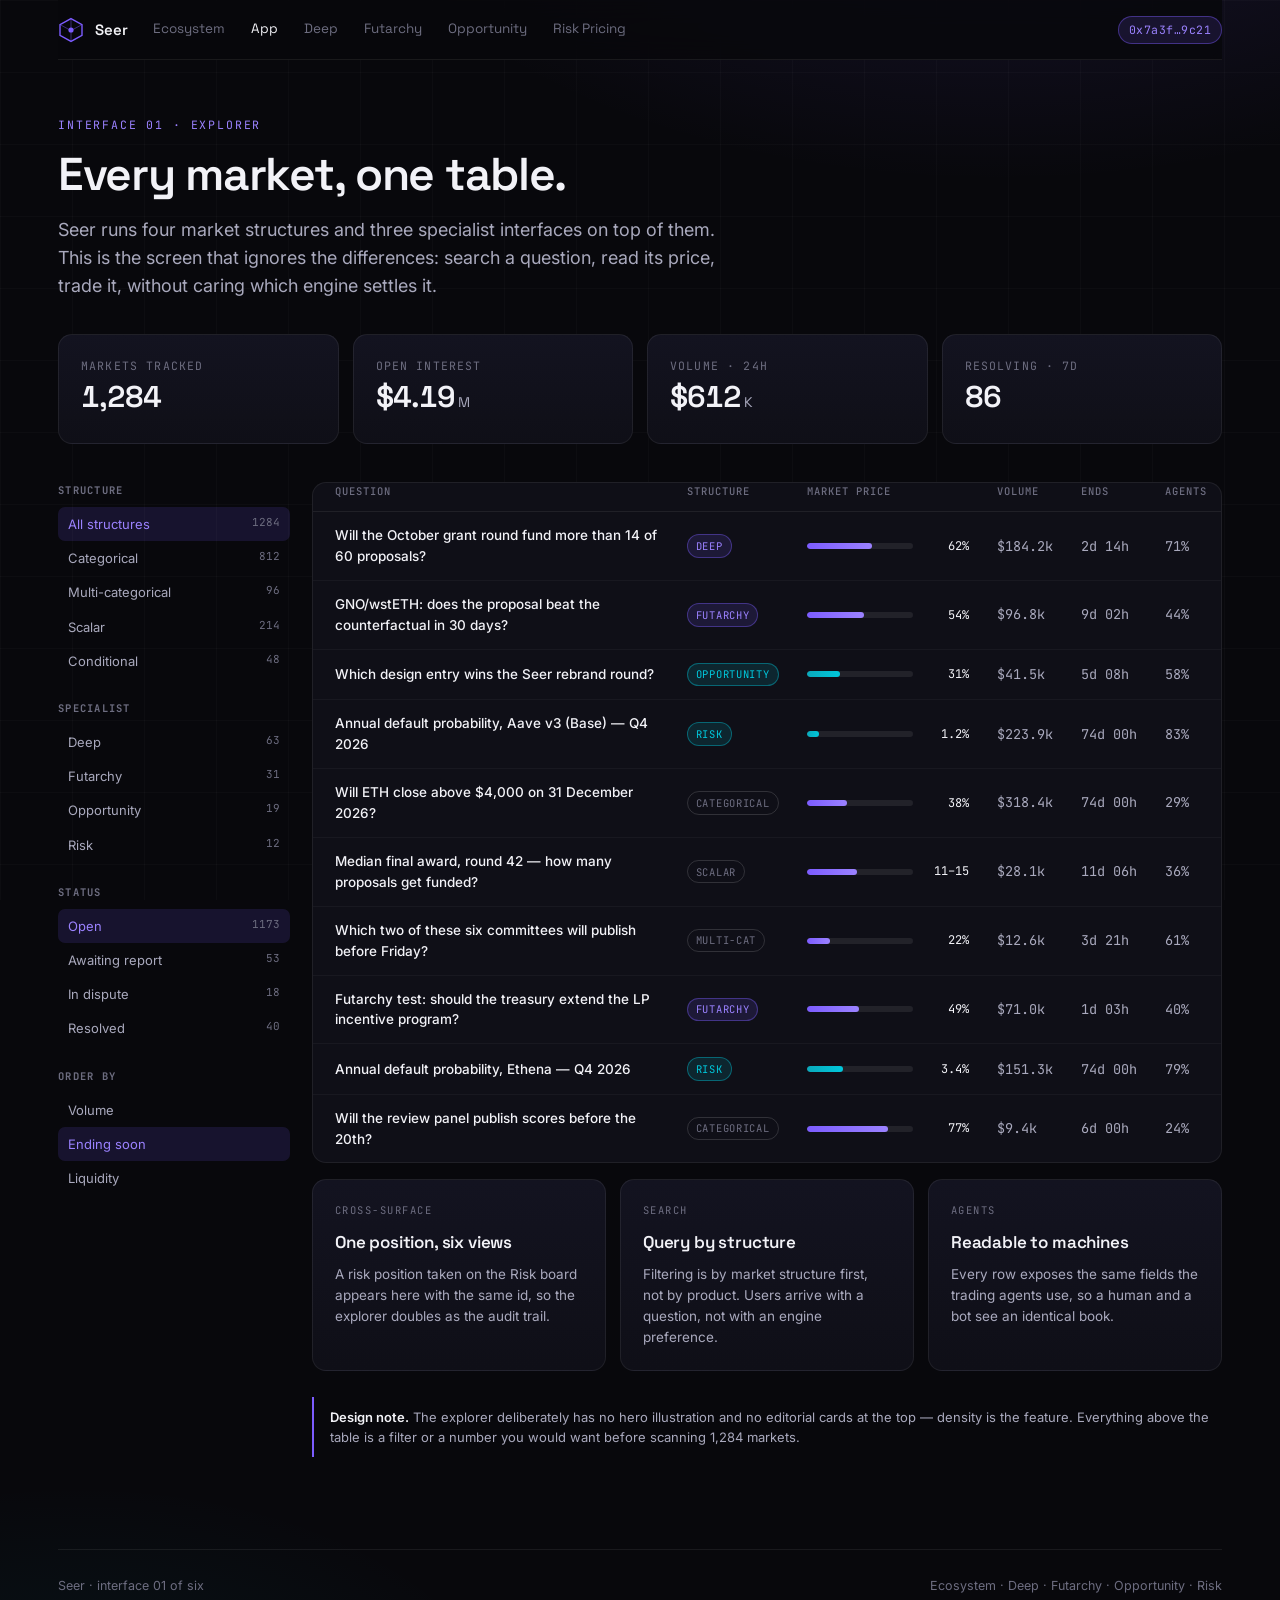
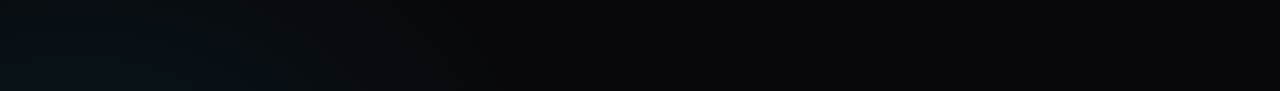
==== seer-single/app.html @ 80132bad "seer single-file concept: app.html" ====
<!DOCTYPE html>
<html lang="en">
<head>
<meta charset="utf-8" />
<meta name="viewport" content="width=device-width, initial-scale=1" />
<title>Seer App — every market in one table</title>
<meta name="description" content="The general explorer for all Seer markets: find and trade across market types." />
<style>
/* ============================================================
   Seer — Six Interfaces
   Design system derived from the Electric Foundation brand kit:
   deep neutral ground, violet as the single accent, cyan only
   where a second signal is genuinely needed.
   ============================================================ */

@import url('https://fonts.googleapis.com/css2?family=Space+Grotesk:wght@400;500;600;700&family=Inter:wght@400;500;600&family=JetBrains+Mono:wght@400;500&display=swap');

:root {
  --bg:            #08080c;
  --bg-soft:       #0b0b12;
  --panel:         #0f0f17;
  --panel-2:       #131320;
  --line:          rgba(255, 255, 255, 0.07);
  --line-strong:   rgba(255, 255, 255, 0.14);
  --ink:           #f2f2f7;
  --ink-2:         #a9a9bd;
  --ink-3:         #6d6d80;
  --violet:        #7c5cff;
  --violet-2:      #9b82ff;
  --violet-dim:    rgba(124, 92, 255, 0.14);
  --cyan:          #00c8dc;
  --cyan-dim:      rgba(0, 200, 220, 0.12);
  --green:         #35d39a;
  --red:           #ff5c6e;
  --amber:         #ffb347;
  --r:             14px;
  --r-sm:          9px;
  --sans:          'Space Grotesk', 'Segoe UI', system-ui, sans-serif;
  --body:          'Inter', 'Segoe UI', system-ui, sans-serif;
  --mono:          'JetBrains Mono', ui-monospace, 'Cascadia Mono', monospace;
}

* { box-sizing: border-box; margin: 0; padding: 0; }

html { scroll-behavior: smooth; }

body {
  background:
    radial-gradient(1100px 620px at 78% -12%, rgba(124, 92, 255, 0.16), transparent 62%),
    radial-gradient(760px 460px at 6% 104%, rgba(0, 200, 220, 0.07), transparent 60%),
    var(--bg);
  color: var(--ink);
  font-family: var(--body);
  font-size: 15px;
  line-height: 1.55;
  -webkit-font-smoothing: antialiased;
  min-height: 100vh;
}

/* faint engineering grid, keeps large dark areas from looking flat */
body::before {
  content: '';
  position: fixed;
  inset: 0;
  background-image:
    linear-gradient(rgba(255, 255, 255, 0.022) 1px, transparent 1px),
    linear-gradient(90deg, rgba(255, 255, 255, 0.022) 1px, transparent 1px);
  background-size: 72px 72px;
  pointer-events: none;
  z-index: 0;
}

.wrap { position: relative; z-index: 1; max-width: 1220px; margin: 0 auto; padding: 0 28px 96px; }

/* ---------- top bar ---------- */
.nav {
  position: sticky; top: 0; z-index: 20;
  display: flex; align-items: center; gap: 26px;
  padding: 16px 0 15px;
  border-bottom: 1px solid var(--line);
  background: rgba(8, 8, 12, 0.82);
  backdrop-filter: blur(14px);
}
.brand { display: flex; align-items: center; gap: 11px; font-family: var(--sans); font-weight: 600; letter-spacing: -0.01em; }
.brand svg { display: block; }
.nav a {
  color: var(--ink-3); text-decoration: none; font-size: 13.5px; font-family: var(--sans);
  transition: color 0.16s;
}
.nav a:hover { color: var(--ink); }
.nav a.on { color: var(--ink); }
.nav .spacer { flex: 1; }
.nav .pill {
  font-size: 11.5px; font-family: var(--mono); letter-spacing: 0.04em;
  color: var(--violet-2); border: 1px solid rgba(124, 92, 255, 0.42);
  padding: 4px 10px; border-radius: 999px; background: var(--violet-dim);
}

/* ---------- headings ---------- */
.eyebrow {
  font-family: var(--mono); font-size: 11.5px; letter-spacing: 0.16em;
  text-transform: uppercase; color: var(--violet-2); margin-bottom: 16px;
}
h1 {
  font-family: var(--sans); font-weight: 600; letter-spacing: -0.028em;
  font-size: clamp(34px, 5.2vw, 60px); line-height: 1.05;
}
h1 .thin { color: var(--ink-3); font-weight: 400; }
h2 {
  font-family: var(--sans); font-weight: 600; letter-spacing: -0.02em;
  font-size: clamp(22px, 2.6vw, 30px); line-height: 1.2;
}
h3 { font-family: var(--sans); font-weight: 600; font-size: 17px; letter-spacing: -0.01em; }
.lede { color: var(--ink-2); font-size: clamp(15px, 1.6vw, 18px); max-width: 62ch; margin-top: 18px; }

/* ---------- hero ---------- */
.hero { padding: 84px 0 60px; }
.hero .actions { display: flex; gap: 12px; margin-top: 32px; flex-wrap: wrap; }

.btn {
  display: inline-flex; align-items: center; gap: 9px;
  font-family: var(--sans); font-size: 14px; font-weight: 500;
  padding: 11px 20px; border-radius: var(--r-sm);
  border: 1px solid var(--line-strong); background: transparent; color: var(--ink);
  text-decoration: none; transition: background 0.16s, border-color 0.16s, transform 0.16s;
}
.btn:hover { background: rgba(255, 255, 255, 0.04); border-color: rgba(255, 255, 255, 0.24); }
.btn.primary {
  background: var(--violet); border-color: var(--violet); color: #ffffff; font-weight: 600;
}
.btn.primary:hover { background: var(--violet-2); border-color: var(--violet-2); transform: translateY(-1px); }

/* ---------- grid + cards ---------- */
.grid { display: grid; gap: 14px; }
.g3 { grid-template-columns: repeat(3, minmax(0, 1fr)); }
.g2 { grid-template-columns: repeat(2, minmax(0, 1fr)); }
.g4 { grid-template-columns: repeat(4, minmax(0, 1fr)); }

.card {
  background: linear-gradient(180deg, var(--panel-2), var(--panel));
  border: 1px solid var(--line); border-radius: var(--r);
  padding: 22px; position: relative; overflow: hidden;
  transition: border-color 0.18s, transform 0.18s;
}
.card:hover { border-color: rgba(124, 92, 255, 0.38); }
a.card { text-decoration: none; color: inherit; display: block; }
a.card:hover { transform: translateY(-2px); }
.card .kicker {
  font-family: var(--mono); font-size: 10.5px; letter-spacing: 0.14em;
  text-transform: uppercase; color: var(--ink-3); margin-bottom: 10px;
}
.card p { color: var(--ink-2); font-size: 13.5px; margin-top: 9px; }
.card .go { margin-top: 16px; font-size: 12.5px; font-family: var(--mono); color: var(--violet-2); }

.card.feature { grid-column: span 2; }
@media (max-width: 900px) {
  .g3, .g2, .g4 { grid-template-columns: 1fr; }
  .card.feature { grid-column: span 1; }
}

/* ---------- stat ---------- */
.stat .num {
  font-family: var(--sans); font-weight: 600; font-size: 30px;
  letter-spacing: -0.03em; font-variant-numeric: tabular-nums;
}
.stat .num small { font-size: 14px; color: var(--ink-2); font-weight: 400; margin-left: 3px; }
.stat .lbl { font-size: 11.5px; font-family: var(--mono); letter-spacing: 0.1em; text-transform: uppercase; color: var(--ink-3); }
.up { color: var(--green); }
.down { color: var(--red); }

/* ---------- table ---------- */
.table { width: 100%; border-collapse: collapse; font-size: 13.5px; }
.table th {
  text-align: left; font-family: var(--mono); font-size: 10.5px; font-weight: 500;
  letter-spacing: 0.1em; text-transform: uppercase; color: var(--ink-3);
  padding: 0 14px 12px; border-bottom: 1px solid var(--line);
}
.table td { padding: 13px 14px; border-bottom: 1px solid rgba(255, 255, 255, 0.04); white-space: nowrap; }
.table td.q { white-space: normal; }
.table tr:last-child td { border-bottom: none; }
.table tbody tr { transition: background 0.14s; }
.table tbody tr:hover { background: rgba(255, 255, 255, 0.026); }
.table .q { color: var(--ink); font-weight: 500; }
.table .num { font-family: var(--mono); font-variant-numeric: tabular-nums; color: var(--ink-2); }

.tag {
  display: inline-block; font-family: var(--mono); font-size: 10.5px; letter-spacing: 0.07em;
  text-transform: uppercase; padding: 2.5px 8px; border-radius: 999px;
  border: 1px solid var(--line-strong); color: var(--ink-3);
}
.tag.violet { color: var(--violet-2); border-color: rgba(124, 92, 255, 0.4); background: var(--violet-dim); }
.tag.cyan { color: var(--cyan); border-color: rgba(0, 200, 220, 0.4); background: var(--cyan-dim); }
.tag.green { color: var(--green); border-color: rgba(53, 211, 154, 0.4); }

/* ---------- probability bar ---------- */
.prob { display: flex; align-items: center; gap: 10px; }
.prob .track { flex: 1; height: 6px; border-radius: 999px; background: rgba(255, 255, 255, 0.08); overflow: hidden; }
.prob .fill { height: 100%; border-radius: 999px; background: linear-gradient(90deg, var(--violet), var(--violet-2)); }
.prob .fill.cy { background: linear-gradient(90deg, #0aa9bb, var(--cyan)); }
.prob .val { font-family: var(--mono); font-size: 12px; font-variant-numeric: tabular-nums; min-width: 46px; text-align: right; }

/* ---------- layout with sidebar ---------- */
.split { display: grid; grid-template-columns: 232px minmax(0, 1fr); gap: 22px; align-items: start; }
@media (max-width: 900px) { .split { grid-template-columns: 1fr; } }

.side { position: sticky; top: 78px; }
.side .group { margin-bottom: 22px; }
.side .group h4 {
  font-family: var(--mono); font-size: 10.5px; letter-spacing: 0.12em; text-transform: uppercase;
  color: var(--ink-3); margin-bottom: 9px;
}
.side .opt {
  display: flex; justify-content: space-between; gap: 8px;
  padding: 7px 10px; border-radius: 7px; font-size: 13px; color: var(--ink-2); cursor: pointer;
  transition: background 0.14s, color 0.14s;
}
.side .opt:hover { background: rgba(255, 255, 255, 0.04); color: var(--ink); }
.side .opt.on { background: var(--violet-dim); color: var(--violet-2); }
.side .opt .n { font-family: var(--mono); font-size: 11px; color: var(--ink-3); }

/* ---------- section spacing ---------- */
.sec { margin-top: 66px; }
.sec-head { display: flex; align-items: baseline; justify-content: space-between; gap: 18px; margin-bottom: 20px; flex-wrap: wrap; }
.sec-head p { color: var(--ink-3); font-size: 13px; max-width: 48ch; }

.panel { background: var(--panel); border: 1px solid var(--line); border-radius: var(--r); padding: 22px; }

/* ---------- bars chart ---------- */
.bars { display: flex; flex-direction: column; gap: 11px; }
.bar-row { display: grid; grid-template-columns: 168px minmax(0, 1fr) 58px; gap: 12px; align-items: center; font-size: 13px; }
@media (max-width: 620px) { .bar-row { grid-template-columns: 104px minmax(0, 1fr) 52px; } }
.bar-row .name { color: var(--ink-2); white-space: nowrap; overflow: hidden; text-overflow: ellipsis; }
.bar-row .track { height: 9px; background: rgba(255, 255, 255, 0.06); border-radius: 999px; overflow: hidden; }
.bar-row .fill { height: 100%; border-radius: 999px; background: linear-gradient(90deg, #5b3fd6, var(--violet-2)); }
.bar-row .pct { font-family: var(--mono); font-size: 12px; text-align: right; color: var(--ink-2); font-variant-numeric: tabular-nums; }

/* ---------- risk heat cells ---------- */
.heat { display: grid; grid-template-columns: repeat(auto-fill, minmax(148px, 1fr)); gap: 10px; }
.heat .cell {
  border: 1px solid var(--line); border-radius: var(--r-sm); padding: 14px;
  background: var(--panel-2); position: relative; overflow: hidden;
}
.heat .cell::after {
  content: ''; position: absolute; inset: 0; opacity: var(--o, 0.1);
  background: var(--c, var(--violet)); pointer-events: none;
}
.heat .cell .sym { font-family: var(--sans); font-weight: 600; font-size: 15px; position: relative; z-index: 1; }
.heat .cell .pd { font-family: var(--mono); font-size: 21px; margin-top: 6px; position: relative; z-index: 1; font-variant-numeric: tabular-nums; }
.heat .cell .sub { font-size: 11px; color: var(--ink-3); position: relative; z-index: 1; margin-top: 2px; }

/* ---------- comparison columns ---------- */
.versus { display: grid; grid-template-columns: 1fr 68px 1fr; gap: 14px; align-items: stretch; }
@media (max-width: 760px) { .versus { grid-template-columns: 1fr; } }
.versus .vs {
  display: flex; align-items: center; justify-content: center;
  font-family: var(--mono); font-size: 12px; color: var(--ink-3);
}
.verdict {
  border-radius: var(--r); border: 1px solid rgba(53, 211, 154, 0.34);
  background: rgba(53, 211, 154, 0.07); padding: 18px 22px;
}

/* ---------- leaderboard ---------- */
.rank { display: flex; flex-direction: column; }
.rank .row {
  display: grid; grid-template-columns: 40px minmax(0, 1fr) 120px 92px;
  gap: 14px; align-items: center; padding: 13px 4px;
  border-bottom: 1px solid rgba(255, 255, 255, 0.05); font-size: 13.5px;
}
@media (max-width: 640px) { .rank .row { grid-template-columns: 30px minmax(0, 1fr) 70px; } .rank .row .hide-sm { display: none; } }
.rank .row:last-child { border-bottom: none; }
.rank .i { font-family: var(--mono); color: var(--ink-3); font-size: 12px; }
.rank .nm { font-weight: 500; }
.rank .nm span { color: var(--ink-3); font-weight: 400; font-size: 12px; display: block; margin-top: 2px; }

/* ---------- footer ---------- */
.foot {
  margin-top: 92px; padding-top: 26px; border-top: 1px solid var(--line);
  display: flex; justify-content: space-between; gap: 20px; flex-wrap: wrap;
  color: var(--ink-3); font-size: 12.5px;
}
.foot a { color: var(--ink-3); text-decoration: none; }
.foot a:hover { color: var(--violet-2); }

/* ---------- misc ---------- */
.mono { font-family: var(--mono); font-variant-numeric: tabular-nums; }
.dim { color: var(--ink-3); }
.small { font-size: 12.5px; }
hr.sep { border: none; border-top: 1px solid var(--line); margin: 26px 0; }

.docnote {
  border-left: 2px solid var(--violet); padding: 10px 0 10px 16px;
  color: var(--ink-2); font-size: 13px; margin-top: 26px;
}
.docnote b { color: var(--ink); font-weight: 600; }

@media (prefers-reduced-motion: reduce) {
  * { transition: none !important; animation: none !important; }
}

</style>
</head>
<body>

<div class="wrap">
  <nav class="nav">
    <div class="brand">
      <svg width="26" height="26" viewBox="0 0 26 26" fill="none" aria-hidden="true">
        <path d="M13 1.6 24 7.6v10.8L13 24.4 2 18.4V7.6z" stroke="#7c5cff" stroke-width="1.4"/>
        <path d="M13 1.6v22.8M2 7.6l11 6 11-6" stroke="#7c5cff" stroke-width="0.9" opacity="0.5"/>
        <circle cx="13" cy="13" r="2.6" fill="#7c5cff"/>
      </svg>
      Seer
    </div>
    <a href="index.html">Ecosystem</a>
    <a class="on" href="app.html">App</a>
    <a href="deep.html">Deep</a>
    <a href="futarchy.html">Futarchy</a>
    <a href="opportunity.html">Opportunity</a>
    <a href="risk.html">Risk Pricing</a>
    <div class="spacer"></div>
    <span class="pill">0x7a3f…9c21</span>
  </nav>

  <header class="hero" style="padding:56px 0 34px">
    <div class="eyebrow">Interface 01 · Explorer</div>
    <h1 style="font-size:clamp(30px,4vw,46px)">Every market, one table.</h1>
    <p class="lede">
      Seer runs four market structures and three specialist interfaces on top of them. This is the
      screen that ignores the differences: search a question, read its price, trade it, without
      caring which engine settles it.
    </p>
  </header>

  <section class="grid g4" aria-label="market stats">
    <div class="card stat"><div class="lbl">Markets tracked</div><div class="num">1,284</div></div>
    <div class="card stat"><div class="lbl">Open interest</div><div class="num">$4.19<small>M</small></div></div>
    <div class="card stat"><div class="lbl">Volume · 24h</div><div class="num">$612<small>K</small></div></div>
    <div class="card stat"><div class="lbl">Resolving · 7d</div><div class="num">86</div></div>
  </section>

  <section class="sec split" style="margin-top:38px">

    <aside class="side">
      <div class="group">
        <h4>Structure</h4>
        <div class="opt on"><span>All structures</span><span class="n">1284</span></div>
        <div class="opt"><span>Categorical</span><span class="n">812</span></div>
        <div class="opt"><span>Multi-categorical</span><span class="n">96</span></div>
        <div class="opt"><span>Scalar</span><span class="n">214</span></div>
        <div class="opt"><span>Conditional</span><span class="n">48</span></div>
      </div>
      <div class="group">
        <h4>Specialist</h4>
        <div class="opt"><span>Deep</span><span class="n">63</span></div>
        <div class="opt"><span>Futarchy</span><span class="n">31</span></div>
        <div class="opt"><span>Opportunity</span><span class="n">19</span></div>
        <div class="opt"><span>Risk</span><span class="n">12</span></div>
      </div>
      <div class="group">
        <h4>Status</h4>
        <div class="opt on"><span>Open</span><span class="n">1173</span></div>
        <div class="opt"><span>Awaiting report</span><span class="n">53</span></div>
        <div class="opt"><span>In dispute</span><span class="n">18</span></div>
        <div class="opt"><span>Resolved</span><span class="n">40</span></div>
      </div>
      <div class="group">
        <h4>Order by</h4>
        <div class="opt"><span>Volume</span></div>
        <div class="opt on"><span>Ending soon</span></div>
        <div class="opt"><span>Liquidity</span></div>
      </div>
    </aside>

    <div>
      <div class="panel" style="padding:0;overflow:hidden">
        <table class="table">
          <thead>
            <tr>
              <th style="padding-left:22px">Question</th>
              <th>Structure</th>
              <th style="width:190px">Market price</th>
              <th>Volume</th>
              <th>Ends</th>
              <th>Agents</th>
            </tr>
          </thead>
          <tbody>
            <tr>
              <td class="q" style="padding-left:22px">Will the October grant round fund more than 14 of 60 proposals?</td>
              <td><span class="tag violet">Deep</span></td>
              <td><div class="prob"><div class="track"><div class="fill" style="width:62%"></div></div><div class="val">62%</div></div></td>
              <td class="num">$184.2k</td>
              <td class="num">2d 14h</td>
              <td class="num">71%</td>
            </tr>
            <tr>
              <td class="q" style="padding-left:22px">GNO/wstETH: does the proposal beat the counterfactual in 30 days?</td>
              <td><span class="tag violet">Futarchy</span></td>
              <td><div class="prob"><div class="track"><div class="fill" style="width:54%"></div></div><div class="val">54%</div></div></td>
              <td class="num">$96.8k</td>
              <td class="num">9d 02h</td>
              <td class="num">44%</td>
            </tr>
            <tr>
              <td class="q" style="padding-left:22px">Which design entry wins the Seer rebrand round?</td>
              <td><span class="tag cyan">Opportunity</span></td>
              <td><div class="prob"><div class="track"><div class="fill cy" style="width:31%"></div></div><div class="val">31%</div></div></td>
              <td class="num">$41.5k</td>
              <td class="num">5d 08h</td>
              <td class="num">58%</td>
            </tr>
            <tr>
              <td class="q" style="padding-left:22px">Annual default probability, Aave v3 (Base) — Q4 2026</td>
              <td><span class="tag cyan">Risk</span></td>
              <td><div class="prob"><div class="track"><div class="fill cy" style="width:12%"></div></div><div class="val">1.2%</div></div></td>
              <td class="num">$223.9k</td>
              <td class="num">74d 00h</td>
              <td class="num">83%</td>
            </tr>
            <tr>
              <td class="q" style="padding-left:22px">Will ETH close above $4,000 on 31 December 2026?</td>
              <td><span class="tag">Categorical</span></td>
              <td><div class="prob"><div class="track"><div class="fill" style="width:38%"></div></div><div class="val">38%</div></div></td>
              <td class="num">$318.4k</td>
              <td class="num">74d 00h</td>
              <td class="num">29%</td>
            </tr>
            <tr>
              <td class="q" style="padding-left:22px">Median final award, round 42 — how many proposals get funded?</td>
              <td><span class="tag">Scalar</span></td>
              <td><div class="prob"><div class="track"><div class="fill" style="width:47%"></div></div><div class="val">11–15</div></td>
              <td class="num">$28.1k</td>
              <td class="num">11d 06h</td>
              <td class="num">36%</td>
            </tr>
            <tr>
              <td class="q" style="padding-left:22px">Which two of these six committees will publish before Friday?</td>
              <td><span class="tag">Multi-cat</span></td>
              <td><div class="prob"><div class="track"><div class="fill" style="width:22%"></div></div><div class="val">22%</div></td>
              <td class="num">$12.6k</td>
              <td class="num">3d 21h</td>
              <td class="num">61%</td>
            </tr>
            <tr>
              <td class="q" style="padding-left:22px">Futarchy test: should the treasury extend the LP incentive program?</td>
              <td><span class="tag violet">Futarchy</span></td>
              <td><div class="prob"><div class="track"><div class="fill" style="width:49%"></div></div><div class="val">49%</div></td>
              <td class="num">$71.0k</td>
              <td class="num">1d 03h</td>
              <td class="num">40%</td>
            </tr>
            <tr>
              <td class="q" style="padding-left:22px">Annual default probability, Ethena — Q4 2026</td>
              <td><span class="tag cyan">Risk</span></td>
              <td><div class="prob"><div class="track"><div class="fill cy" style="width:34%"></div></div><div class="val">3.4%</div></div></td>
              <td class="num">$151.3k</td>
              <td class="num">74d 00h</td>
              <td class="num">79%</td>
            </tr>
            <tr>
              <td class="q" style="padding-left:22px">Will the review panel publish scores before the 20th?</td>
              <td><span class="tag">Categorical</span></td>
              <td><div class="prob"><div class="track"><div class="fill" style="width:77%"></div></div><div class="val">77%</div></div></td>
              <td class="num">$9.4k</td>
              <td class="num">6d 00h</td>
              <td class="num">24%</td>
            </tr>
          </tbody>
        </table>
      </div>

      <div class="grid g3" style="margin-top:16px">
        <div class="card">
          <div class="kicker">Cross-surface</div>
          <h3>One position, six views</h3>
          <p>A risk position taken on the Risk board appears here with the same id, so the explorer doubles as the audit trail.</p>
        </div>
        <div class="card">
          <div class="kicker">Search</div>
          <h3>Query by structure</h3>
          <p>Filtering is by market structure first, not by product. Users arrive with a question, not with an engine preference.</p>
        </div>
        <div class="card">
          <div class="kicker">Agents</div>
          <h3>Readable to machines</h3>
          <p>Every row exposes the same fields the trading agents use, so a human and a bot see an identical book.</p>
        </div>
      </div>

      <div class="docnote">
        <b>Design note.</b> The explorer deliberately has no hero illustration and no editorial cards at the top —
        density is the feature. Everything above the table is a filter or a number you would want before
        scanning 1,284 markets.
      </div>
    </div>
  </section>

  <footer class="foot">
    <div>Seer · interface 01 of six</div>
    <div><a href="index.html">Ecosystem</a> · <a href="deep.html">Deep</a> · <a href="futarchy.html">Futarchy</a> · <a href="opportunity.html">Opportunity</a> · <a href="risk.html">Risk</a></div>
  </footer>
</div>

</body>
</html>
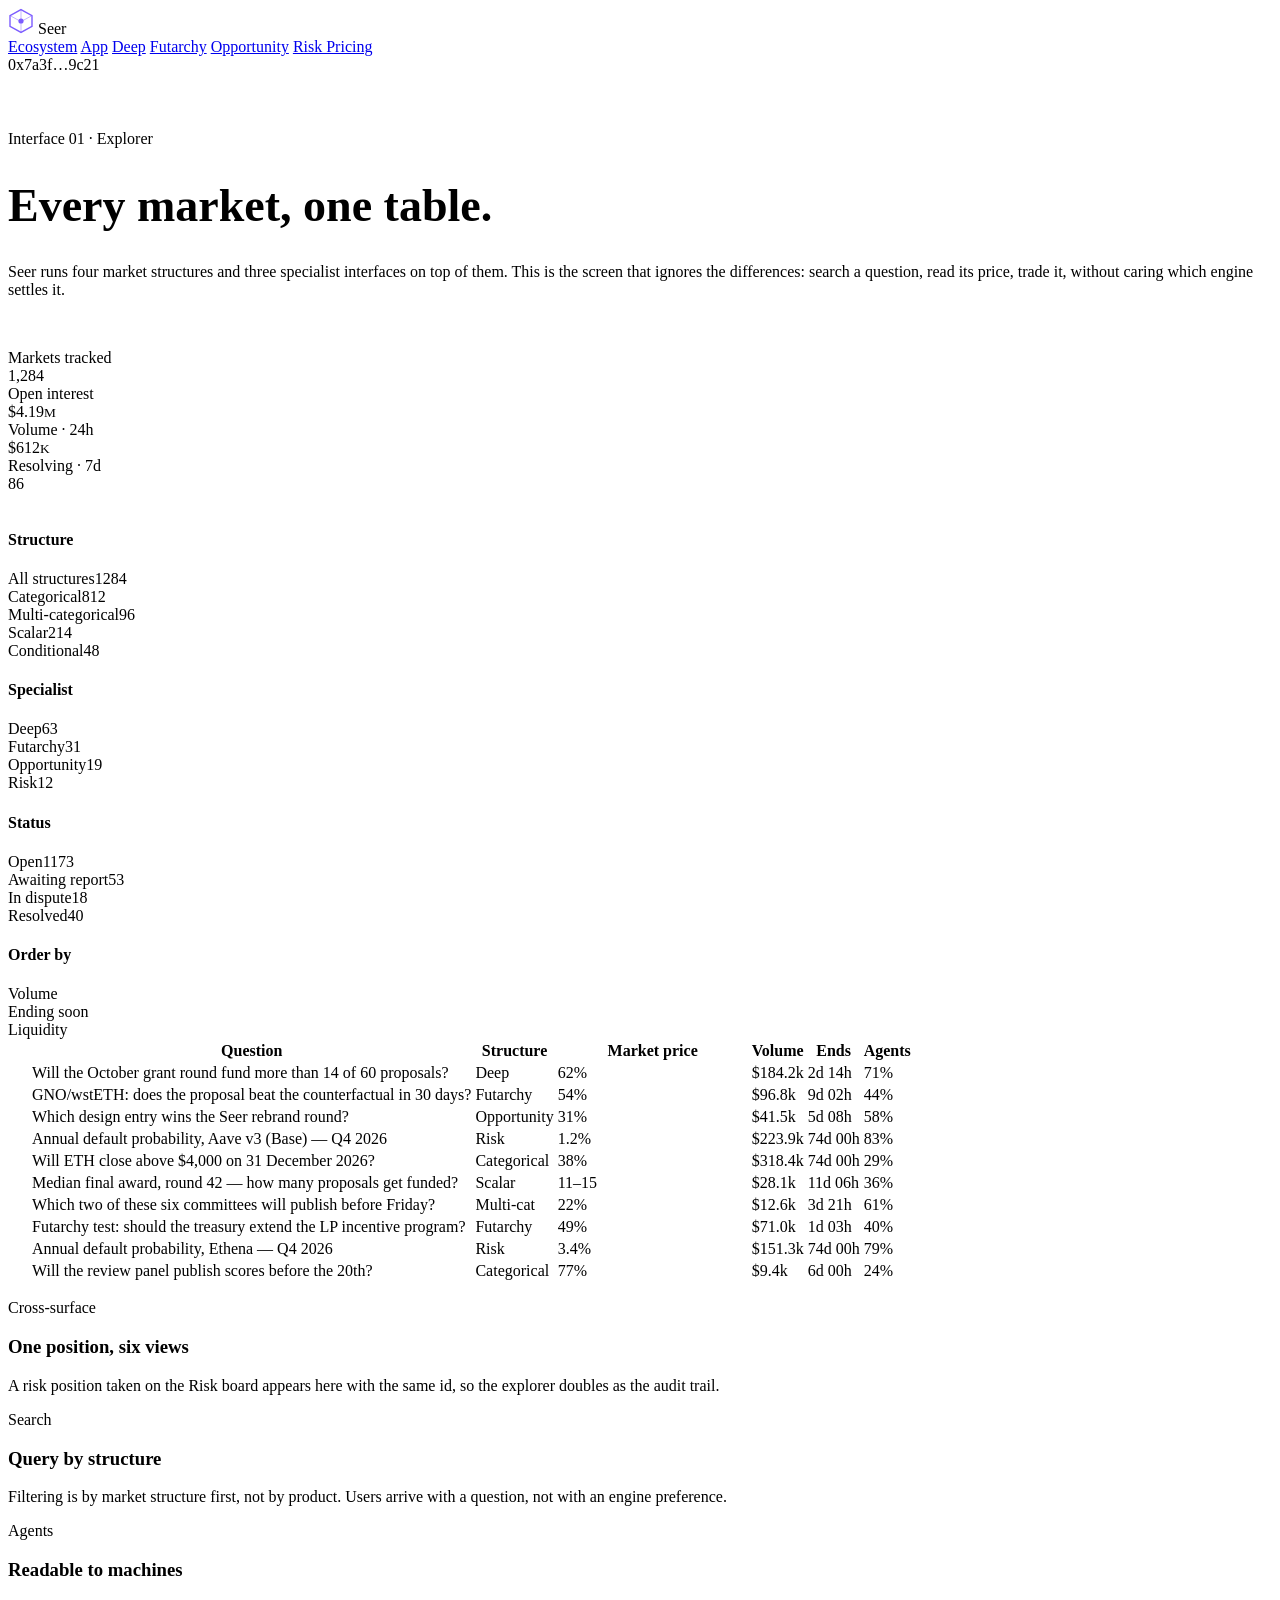
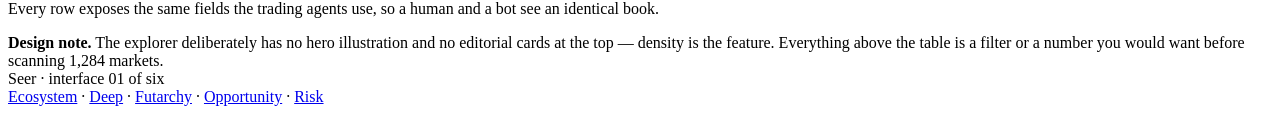
==== commit dc399426: "seer single-file concept: app.html" ====
--- a/seer-single/app.html
+++ b/seer-single/app.html
@@ -5,300 +5,7 @@
 <meta name="viewport" content="width=device-width, initial-scale=1" />
 <title>Seer App — every market in one table</title>
 <meta name="description" content="The general explorer for all Seer markets: find and trade across market types." />
-<style>
-/* ============================================================
-   Seer — Six Interfaces
-   Design system derived from the Electric Foundation brand kit:
-   deep neutral ground, violet as the single accent, cyan only
-   where a second signal is genuinely needed.
-   ============================================================ */
-
-@import url('https://fonts.googleapis.com/css2?family=Space+Grotesk:wght@400;500;600;700&family=Inter:wght@400;500;600&family=JetBrains+Mono:wght@400;500&display=swap');
-
-:root {
-  --bg:            #08080c;
-  --bg-soft:       #0b0b12;
-  --panel:         #0f0f17;
-  --panel-2:       #131320;
-  --line:          rgba(255, 255, 255, 0.07);
-  --line-strong:   rgba(255, 255, 255, 0.14);
-  --ink:           #f2f2f7;
-  --ink-2:         #a9a9bd;
-  --ink-3:         #6d6d80;
-  --violet:        #7c5cff;
-  --violet-2:      #9b82ff;
-  --violet-dim:    rgba(124, 92, 255, 0.14);
-  --cyan:          #00c8dc;
-  --cyan-dim:      rgba(0, 200, 220, 0.12);
-  --green:         #35d39a;
-  --red:           #ff5c6e;
-  --amber:         #ffb347;
-  --r:             14px;
-  --r-sm:          9px;
-  --sans:          'Space Grotesk', 'Segoe UI', system-ui, sans-serif;
-  --body:          'Inter', 'Segoe UI', system-ui, sans-serif;
-  --mono:          'JetBrains Mono', ui-monospace, 'Cascadia Mono', monospace;
-}
-
-* { box-sizing: border-box; margin: 0; padding: 0; }
-
-html { scroll-behavior: smooth; }
-
-body {
-  background:
-    radial-gradient(1100px 620px at 78% -12%, rgba(124, 92, 255, 0.16), transparent 62%),
-    radial-gradient(760px 460px at 6% 104%, rgba(0, 200, 220, 0.07), transparent 60%),
-    var(--bg);
-  color: var(--ink);
-  font-family: var(--body);
-  font-size: 15px;
-  line-height: 1.55;
-  -webkit-font-smoothing: antialiased;
-  min-height: 100vh;
-}
-
-/* faint engineering grid, keeps large dark areas from looking flat */
-body::before {
-  content: '';
-  position: fixed;
-  inset: 0;
-  background-image:
-    linear-gradient(rgba(255, 255, 255, 0.022) 1px, transparent 1px),
-    linear-gradient(90deg, rgba(255, 255, 255, 0.022) 1px, transparent 1px);
-  background-size: 72px 72px;
-  pointer-events: none;
-  z-index: 0;
-}
-
-.wrap { position: relative; z-index: 1; max-width: 1220px; margin: 0 auto; padding: 0 28px 96px; }
-
-/* ---------- top bar ---------- */
-.nav {
-  position: sticky; top: 0; z-index: 20;
-  display: flex; align-items: center; gap: 26px;
-  padding: 16px 0 15px;
-  border-bottom: 1px solid var(--line);
-  background: rgba(8, 8, 12, 0.82);
-  backdrop-filter: blur(14px);
-}
-.brand { display: flex; align-items: center; gap: 11px; font-family: var(--sans); font-weight: 600; letter-spacing: -0.01em; }
-.brand svg { display: block; }
-.nav a {
-  color: var(--ink-3); text-decoration: none; font-size: 13.5px; font-family: var(--sans);
-  transition: color 0.16s;
-}
-.nav a:hover { color: var(--ink); }
-.nav a.on { color: var(--ink); }
-.nav .spacer { flex: 1; }
-.nav .pill {
-  font-size: 11.5px; font-family: var(--mono); letter-spacing: 0.04em;
-  color: var(--violet-2); border: 1px solid rgba(124, 92, 255, 0.42);
-  padding: 4px 10px; border-radius: 999px; background: var(--violet-dim);
-}
-
-/* ---------- headings ---------- */
-.eyebrow {
-  font-family: var(--mono); font-size: 11.5px; letter-spacing: 0.16em;
-  text-transform: uppercase; color: var(--violet-2); margin-bottom: 16px;
-}
-h1 {
-  font-family: var(--sans); font-weight: 600; letter-spacing: -0.028em;
-  font-size: clamp(34px, 5.2vw, 60px); line-height: 1.05;
-}
-h1 .thin { color: var(--ink-3); font-weight: 400; }
-h2 {
-  font-family: var(--sans); font-weight: 600; letter-spacing: -0.02em;
-  font-size: clamp(22px, 2.6vw, 30px); line-height: 1.2;
-}
-h3 { font-family: var(--sans); font-weight: 600; font-size: 17px; letter-spacing: -0.01em; }
-.lede { color: var(--ink-2); font-size: clamp(15px, 1.6vw, 18px); max-width: 62ch; margin-top: 18px; }
-
-/* ---------- hero ---------- */
-.hero { padding: 84px 0 60px; }
-.hero .actions { display: flex; gap: 12px; margin-top: 32px; flex-wrap: wrap; }
-
-.btn {
-  display: inline-flex; align-items: center; gap: 9px;
-  font-family: var(--sans); font-size: 14px; font-weight: 500;
-  padding: 11px 20px; border-radius: var(--r-sm);
-  border: 1px solid var(--line-strong); background: transparent; color: var(--ink);
-  text-decoration: none; transition: background 0.16s, border-color 0.16s, transform 0.16s;
-}
-.btn:hover { background: rgba(255, 255, 255, 0.04); border-color: rgba(255, 255, 255, 0.24); }
-.btn.primary {
-  background: var(--violet); border-color: var(--violet); color: #ffffff; font-weight: 600;
-}
-.btn.primary:hover { background: var(--violet-2); border-color: var(--violet-2); transform: translateY(-1px); }
-
-/* ---------- grid + cards ---------- */
-.grid { display: grid; gap: 14px; }
-.g3 { grid-template-columns: repeat(3, minmax(0, 1fr)); }
-.g2 { grid-template-columns: repeat(2, minmax(0, 1fr)); }
-.g4 { grid-template-columns: repeat(4, minmax(0, 1fr)); }
-
-.card {
-  background: linear-gradient(180deg, var(--panel-2), var(--panel));
-  border: 1px solid var(--line); border-radius: var(--r);
-  padding: 22px; position: relative; overflow: hidden;
-  transition: border-color 0.18s, transform 0.18s;
-}
-.card:hover { border-color: rgba(124, 92, 255, 0.38); }
-a.card { text-decoration: none; color: inherit; display: block; }
-a.card:hover { transform: translateY(-2px); }
-.card .kicker {
-  font-family: var(--mono); font-size: 10.5px; letter-spacing: 0.14em;
-  text-transform: uppercase; color: var(--ink-3); margin-bottom: 10px;
-}
-.card p { color: var(--ink-2); font-size: 13.5px; margin-top: 9px; }
-.card .go { margin-top: 16px; font-size: 12.5px; font-family: var(--mono); color: var(--violet-2); }
-
-.card.feature { grid-column: span 2; }
-@media (max-width: 900px) {
-  .g3, .g2, .g4 { grid-template-columns: 1fr; }
-  .card.feature { grid-column: span 1; }
-}
-
-/* ---------- stat ---------- */
-.stat .num {
-  font-family: var(--sans); font-weight: 600; font-size: 30px;
-  letter-spacing: -0.03em; font-variant-numeric: tabular-nums;
-}
-.stat .num small { font-size: 14px; color: var(--ink-2); font-weight: 400; margin-left: 3px; }
-.stat .lbl { font-size: 11.5px; font-family: var(--mono); letter-spacing: 0.1em; text-transform: uppercase; color: var(--ink-3); }
-.up { color: var(--green); }
-.down { color: var(--red); }
-
-/* ---------- table ---------- */
-.table { width: 100%; border-collapse: collapse; font-size: 13.5px; }
-.table th {
-  text-align: left; font-family: var(--mono); font-size: 10.5px; font-weight: 500;
-  letter-spacing: 0.1em; text-transform: uppercase; color: var(--ink-3);
-  padding: 0 14px 12px; border-bottom: 1px solid var(--line);
-}
-.table td { padding: 13px 14px; border-bottom: 1px solid rgba(255, 255, 255, 0.04); white-space: nowrap; }
-.table td.q { white-space: normal; }
-.table tr:last-child td { border-bottom: none; }
-.table tbody tr { transition: background 0.14s; }
-.table tbody tr:hover { background: rgba(255, 255, 255, 0.026); }
-.table .q { color: var(--ink); font-weight: 500; }
-.table .num { font-family: var(--mono); font-variant-numeric: tabular-nums; color: var(--ink-2); }
-
-.tag {
-  display: inline-block; font-family: var(--mono); font-size: 10.5px; letter-spacing: 0.07em;
-  text-transform: uppercase; padding: 2.5px 8px; border-radius: 999px;
-  border: 1px solid var(--line-strong); color: var(--ink-3);
-}
-.tag.violet { color: var(--violet-2); border-color: rgba(124, 92, 255, 0.4); background: var(--violet-dim); }
-.tag.cyan { color: var(--cyan); border-color: rgba(0, 200, 220, 0.4); background: var(--cyan-dim); }
-.tag.green { color: var(--green); border-color: rgba(53, 211, 154, 0.4); }
-
-/* ---------- probability bar ---------- */
-.prob { display: flex; align-items: center; gap: 10px; }
-.prob .track { flex: 1; height: 6px; border-radius: 999px; background: rgba(255, 255, 255, 0.08); overflow: hidden; }
-.prob .fill { height: 100%; border-radius: 999px; background: linear-gradient(90deg, var(--violet), var(--violet-2)); }
-.prob .fill.cy { background: linear-gradient(90deg, #0aa9bb, var(--cyan)); }
-.prob .val { font-family: var(--mono); font-size: 12px; font-variant-numeric: tabular-nums; min-width: 46px; text-align: right; }
-
-/* ---------- layout with sidebar ---------- */
-.split { display: grid; grid-template-columns: 232px minmax(0, 1fr); gap: 22px; align-items: start; }
-@media (max-width: 900px) { .split { grid-template-columns: 1fr; } }
-
-.side { position: sticky; top: 78px; }
-.side .group { margin-bottom: 22px; }
-.side .group h4 {
-  font-family: var(--mono); font-size: 10.5px; letter-spacing: 0.12em; text-transform: uppercase;
-  color: var(--ink-3); margin-bottom: 9px;
-}
-.side .opt {
-  display: flex; justify-content: space-between; gap: 8px;
-  padding: 7px 10px; border-radius: 7px; font-size: 13px; color: var(--ink-2); cursor: pointer;
-  transition: background 0.14s, color 0.14s;
-}
-.side .opt:hover { background: rgba(255, 255, 255, 0.04); color: var(--ink); }
-.side .opt.on { background: var(--violet-dim); color: var(--violet-2); }
-.side .opt .n { font-family: var(--mono); font-size: 11px; color: var(--ink-3); }
-
-/* ---------- section spacing ---------- */
-.sec { margin-top: 66px; }
-.sec-head { display: flex; align-items: baseline; justify-content: space-between; gap: 18px; margin-bottom: 20px; flex-wrap: wrap; }
-.sec-head p { color: var(--ink-3); font-size: 13px; max-width: 48ch; }
-
-.panel { background: var(--panel); border: 1px solid var(--line); border-radius: var(--r); padding: 22px; }
-
-/* ---------- bars chart ---------- */
-.bars { display: flex; flex-direction: column; gap: 11px; }
-.bar-row { display: grid; grid-template-columns: 168px minmax(0, 1fr) 58px; gap: 12px; align-items: center; font-size: 13px; }
-@media (max-width: 620px) { .bar-row { grid-template-columns: 104px minmax(0, 1fr) 52px; } }
-.bar-row .name { color: var(--ink-2); white-space: nowrap; overflow: hidden; text-overflow: ellipsis; }
-.bar-row .track { height: 9px; background: rgba(255, 255, 255, 0.06); border-radius: 999px; overflow: hidden; }
-.bar-row .fill { height: 100%; border-radius: 999px; background: linear-gradient(90deg, #5b3fd6, var(--violet-2)); }
-.bar-row .pct { font-family: var(--mono); font-size: 12px; text-align: right; color: var(--ink-2); font-variant-numeric: tabular-nums; }
-
-/* ---------- risk heat cells ---------- */
-.heat { display: grid; grid-template-columns: repeat(auto-fill, minmax(148px, 1fr)); gap: 10px; }
-.heat .cell {
-  border: 1px solid var(--line); border-radius: var(--r-sm); padding: 14px;
-  background: var(--panel-2); position: relative; overflow: hidden;
-}
-.heat .cell::after {
-  content: ''; position: absolute; inset: 0; opacity: var(--o, 0.1);
-  background: var(--c, var(--violet)); pointer-events: none;
-}
-.heat .cell .sym { font-family: var(--sans); font-weight: 600; font-size: 15px; position: relative; z-index: 1; }
-.heat .cell .pd { font-family: var(--mono); font-size: 21px; margin-top: 6px; position: relative; z-index: 1; font-variant-numeric: tabular-nums; }
-.heat .cell .sub { font-size: 11px; color: var(--ink-3); position: relative; z-index: 1; margin-top: 2px; }
-
-/* ---------- comparison columns ---------- */
-.versus { display: grid; grid-template-columns: 1fr 68px 1fr; gap: 14px; align-items: stretch; }
-@media (max-width: 760px) { .versus { grid-template-columns: 1fr; } }
-.versus .vs {
-  display: flex; align-items: center; justify-content: center;
-  font-family: var(--mono); font-size: 12px; color: var(--ink-3);
-}
-.verdict {
-  border-radius: var(--r); border: 1px solid rgba(53, 211, 154, 0.34);
-  background: rgba(53, 211, 154, 0.07); padding: 18px 22px;
-}
-
-/* ---------- leaderboard ---------- */
-.rank { display: flex; flex-direction: column; }
-.rank .row {
-  display: grid; grid-template-columns: 40px minmax(0, 1fr) 120px 92px;
-  gap: 14px; align-items: center; padding: 13px 4px;
-  border-bottom: 1px solid rgba(255, 255, 255, 0.05); font-size: 13.5px;
-}
-@media (max-width: 640px) { .rank .row { grid-template-columns: 30px minmax(0, 1fr) 70px; } .rank .row .hide-sm { display: none; } }
-.rank .row:last-child { border-bottom: none; }
-.rank .i { font-family: var(--mono); color: var(--ink-3); font-size: 12px; }
-.rank .nm { font-weight: 500; }
-.rank .nm span { color: var(--ink-3); font-weight: 400; font-size: 12px; display: block; margin-top: 2px; }
-
-/* ---------- footer ---------- */
-.foot {
-  margin-top: 92px; padding-top: 26px; border-top: 1px solid var(--line);
-  display: flex; justify-content: space-between; gap: 20px; flex-wrap: wrap;
-  color: var(--ink-3); font-size: 12.5px;
-}
-.foot a { color: var(--ink-3); text-decoration: none; }
-.foot a:hover { color: var(--violet-2); }
-
-/* ---------- misc ---------- */
-.mono { font-family: var(--mono); font-variant-numeric: tabular-nums; }
-.dim { color: var(--ink-3); }
-.small { font-size: 12.5px; }
-hr.sep { border: none; border-top: 1px solid var(--line); margin: 26px 0; }
-
-.docnote {
-  border-left: 2px solid var(--violet); padding: 10px 0 10px 16px;
-  color: var(--ink-2); font-size: 13px; margin-top: 26px;
-}
-.docnote b { color: var(--ink); font-weight: 600; }
-
-@media (prefers-reduced-motion: reduce) {
-  * { transition: none !important; animation: none !important; }
-}
-
-</style>
+<link rel="stylesheet" href="style.css" />
 </head>
 <body>
 
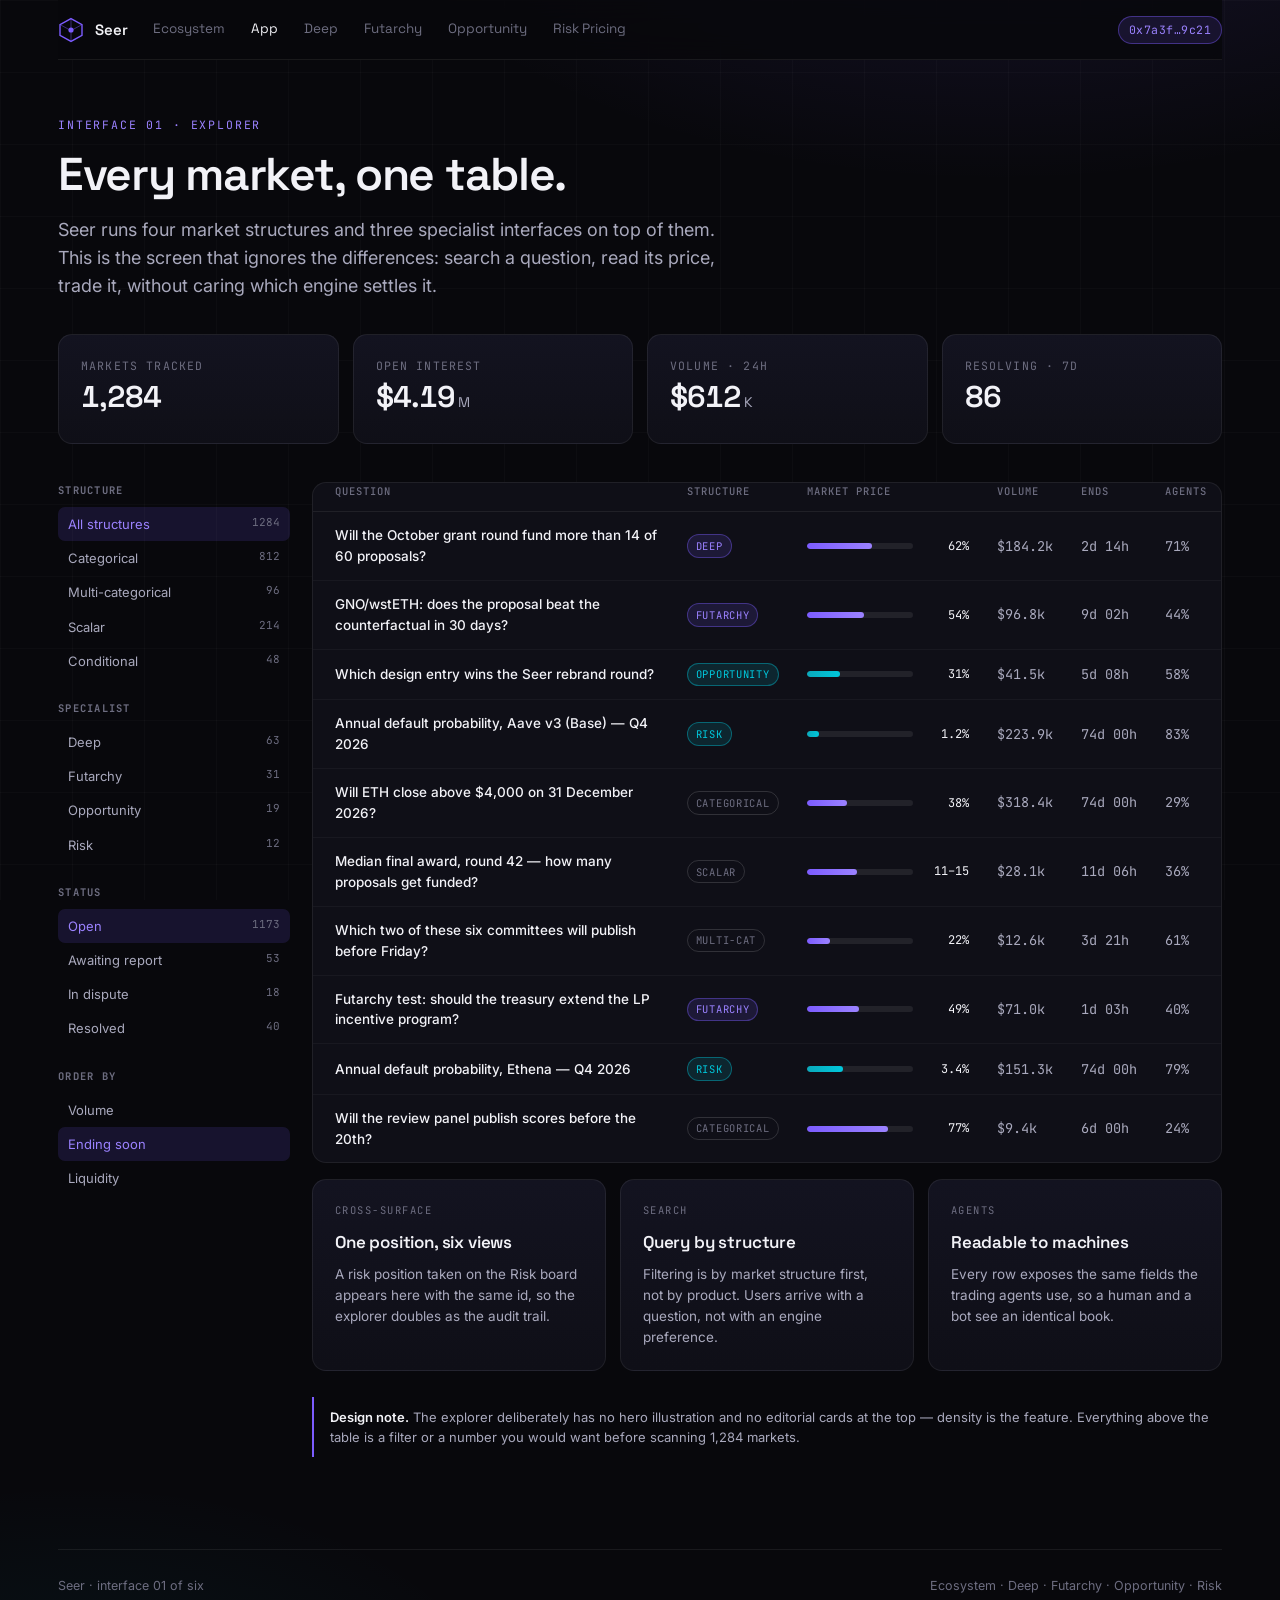
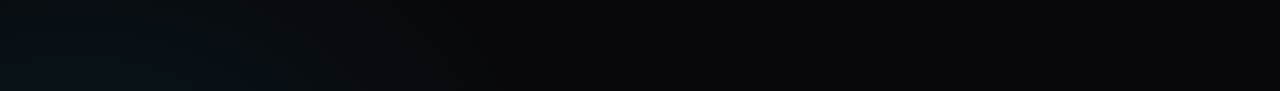
==== commit 9747b68f: "seer: truly self-contained app.html (inline CSS)" ====
--- a/seer-single/app.html
+++ b/seer-single/app.html
@@ -5,7 +5,319 @@
 <meta name="viewport" content="width=device-width, initial-scale=1" />
 <title>Seer App — every market in one table</title>
 <meta name="description" content="The general explorer for all Seer markets: find and trade across market types." />
-<link rel="stylesheet" href="style.css" />
+<style>
+/* ============================================================
+   Seer — Six Interfaces
+   Design system derived from the Electric Foundation brand kit:
+   deep neutral ground, violet as the single accent, cyan only
+   where a second signal is genuinely needed.
+   ============================================================ */
+
+@import url('https://fonts.googleapis.com/css2?family=Space+Grotesk:wght@400;500;600;700&family=Inter:wght@400;500;600&family=JetBrains+Mono:wght@400;500&display=swap');
+
+:root {
+  --bg:            #08080c;
+  --bg-soft:       #0b0b12;
+  --panel:         #0f0f17;
+  --panel-2:       #131320;
+  --line:          rgba(255, 255, 255, 0.07);
+  --line-strong:   rgba(255, 255, 255, 0.14);
+  --ink:           #f2f2f7;
+  --ink-2:         #a9a9bd;
+  --ink-3:         #6d6d80;
+  --violet:        #7c5cff;
+  --violet-2:      #9b82ff;
+  --violet-dim:    rgba(124, 92, 255, 0.14);
+  --cyan:          #00c8dc;
+  --cyan-dim:      rgba(0, 200, 220, 0.12);
+  --green:         #35d39a;
+  --red:           #ff5c6e;
+  --amber:         #ffb347;
+  --r:             14px;
+  --r-sm:          9px;
+  --sans:          'Space Grotesk', 'Segoe UI', system-ui, sans-serif;
+  --body:          'Inter', 'Segoe UI', system-ui, sans-serif;
+  --mono:          'JetBrains Mono', ui-monospace, 'Cascadia Mono', monospace;
+}
+
+* { box-sizing: border-box; margin: 0; padding: 0; }
+
+html { scroll-behavior: smooth; }
+
+body {
+  background:
+    radial-gradient(1100px 620px at 78% -12%, rgba(124, 92, 255, 0.16), transparent 62%),
+    radial-gradient(760px 460px at 6% 104%, rgba(0, 200, 220, 0.07), transparent 60%),
+    var(--bg);
+  color: var(--ink);
+  font-family: var(--body);
+  font-size: 15px;
+  line-height: 1.55;
+  -webkit-font-smoothing: antialiased;
+  min-height: 100vh;
+}
+
+/* faint engineering grid, keeps large dark areas from looking flat */
+body::before {
+  content: '';
+  position: fixed;
+  inset: 0;
+  background-image:
+    linear-gradient(rgba(255, 255, 255, 0.022) 1px, transparent 1px),
+    linear-gradient(90deg, rgba(255, 255, 255, 0.022) 1px, transparent 1px);
+  background-size: 72px 72px;
+  pointer-events: none;
+  z-index: 0;
+}
+
+.wrap { position: relative; z-index: 1; max-width: 1220px; margin: 0 auto; padding: 0 28px 96px; }
+
+/* ---------- top bar ---------- */
+.nav {
+  position: sticky; top: 0; z-index: 20;
+  display: flex; align-items: center; gap: 26px;
+  padding: 16px 0 15px;
+  border-bottom: 1px solid var(--line);
+  background: rgba(8, 8, 12, 0.82);
+  backdrop-filter: blur(14px);
+}
+.brand { display: flex; align-items: center; gap: 11px; font-family: var(--sans); font-weight: 600; letter-spacing: -0.01em; }
+.brand svg { display: block; }
+.nav a {
+  color: var(--ink-3); text-decoration: none; font-size: 13.5px; font-family: var(--sans);
+  transition: color 0.16s;
+}
+.nav a:hover { color: var(--ink); }
+.nav a.on { color: var(--ink); }
+.nav .spacer { flex: 1; }
+.nav .pill {
+  font-size: 11.5px; font-family: var(--mono); letter-spacing: 0.04em;
+  color: var(--violet-2); border: 1px solid rgba(124, 92, 255, 0.42);
+  padding: 4px 10px; border-radius: 999px; background: var(--violet-dim);
+}
+
+/* ---------- headings ---------- */
+.eyebrow {
+  font-family: var(--mono); font-size: 11.5px; letter-spacing: 0.16em;
+  text-transform: uppercase; color: var(--violet-2); margin-bottom: 16px;
+}
+h1 {
+  font-family: var(--sans); font-weight: 600; letter-spacing: -0.028em;
+  font-size: clamp(34px, 5.2vw, 60px); line-height: 1.05;
+}
+h1 .thin { color: var(--ink-3); font-weight: 400; }
+h2 {
+  font-family: var(--sans); font-weight: 600; letter-spacing: -0.02em;
+  font-size: clamp(22px, 2.6vw, 30px); line-height: 1.2;
+}
+h3 { font-family: var(--sans); font-weight: 600; font-size: 17px; letter-spacing: -0.01em; }
+.lede { color: var(--ink-2); font-size: clamp(15px, 1.6vw, 18px); max-width: 62ch; margin-top: 18px; }
+
+/* ---------- hero ---------- */
+.hero { padding: 84px 0 60px; }
+.hero .actions { display: flex; gap: 12px; margin-top: 32px; flex-wrap: wrap; }
+
+.btn {
+  display: inline-flex; align-items: center; gap: 9px;
+  font-family: var(--sans); font-size: 14px; font-weight: 500;
+  padding: 11px 20px; border-radius: var(--r-sm);
+  border: 1px solid var(--line-strong); background: transparent; color: var(--ink);
+  text-decoration: none; transition: background 0.16s, border-color 0.16s, transform 0.16s;
+}
+.btn:hover { background: rgba(255, 255, 255, 0.04); border-color: rgba(255, 255, 255, 0.24); }
+.btn.primary {
+  background: var(--violet); border-color: var(--violet); color: #ffffff; font-weight: 600;
+}
+.btn.primary:hover { background: var(--violet-2); border-color: var(--violet-2); transform: translateY(-1px); }
+
+/* ---------- grid + cards ---------- */
+.grid { display: grid; gap: 14px; }
+.g3 { grid-template-columns: repeat(3, minmax(0, 1fr)); }
+.g2 { grid-template-columns: repeat(2, minmax(0, 1fr)); }
+.g4 { grid-template-columns: repeat(4, minmax(0, 1fr)); }
+
+.card {
+  background: linear-gradient(180deg, var(--panel-2), var(--panel));
+  border: 1px solid var(--line); border-radius: var(--r);
+  padding: 22px; position: relative; overflow: hidden;
+  transition: border-color 0.18s, transform 0.18s;
+}
+.card:hover { border-color: rgba(124, 92, 255, 0.38); }
+a.card { text-decoration: none; color: inherit; display: block; }
+a.card:hover { transform: translateY(-2px); }
+.card .kicker {
+  font-family: var(--mono); font-size: 10.5px; letter-spacing: 0.14em;
+  text-transform: uppercase; color: var(--ink-3); margin-bottom: 10px;
+}
+.card p { color: var(--ink-2); font-size: 13.5px; margin-top: 9px; }
+.card .go { margin-top: 16px; font-size: 12.5px; font-family: var(--mono); color: var(--violet-2); }
+
+.card.feature { grid-column: span 2; }
+@media (max-width: 900px) {
+  .g3, .g2, .g4 { grid-template-columns: 1fr; }
+  .card.feature { grid-column: span 1; }
+}
+
+/* ---------- stat ---------- */
+.stat .num {
+  font-family: var(--sans); font-weight: 600; font-size: 30px;
+  letter-spacing: -0.03em; font-variant-numeric: tabular-nums;
+}
+.stat .num small { font-size: 14px; color: var(--ink-2); font-weight: 400; margin-left: 3px; }
+.stat .lbl { font-size: 11.5px; font-family: var(--mono); letter-spacing: 0.1em; text-transform: uppercase; color: var(--ink-3); }
+.up { color: var(--green); }
+.down { color: var(--red); }
+
+/* ---------- table ---------- */
+.table { width: 100%; border-collapse: collapse; font-size: 13.5px; }
+.table th {
+  text-align: left; font-family: var(--mono); font-size: 10.5px; font-weight: 500;
+  letter-spacing: 0.1em; text-transform: uppercase; color: var(--ink-3);
+  padding: 0 14px 12px; border-bottom: 1px solid var(--line);
+}
+.table td { padding: 13px 14px; border-bottom: 1px solid rgba(255, 255, 255, 0.04); white-space: nowrap; }
+.table td.q { white-space: normal; }
+.table tr:last-child td { border-bottom: none; }
+.table tbody tr { transition: background 0.14s; }
+.table tbody tr:hover { background: rgba(255, 255, 255, 0.026); }
+.table .q { color: var(--ink); font-weight: 500; }
+.table .num { font-family: var(--mono); font-variant-numeric: tabular-nums; color: var(--ink-2); }
+
+.tag {
+  display: inline-block; font-family: var(--mono); font-size: 10.5px; letter-spacing: 0.07em;
+  text-transform: uppercase; padding: 2.5px 8px; border-radius: 999px;
+  border: 1px solid var(--line-strong); color: var(--ink-3);
+}
+.tag.violet { color: var(--violet-2); border-color: rgba(124, 92, 255, 0.4); background: var(--violet-dim); }
+.tag.cyan { color: var(--cyan); border-color: rgba(0, 200, 220, 0.4); background: var(--cyan-dim); }
+.tag.green { color: var(--green); border-color: rgba(53, 211, 154, 0.4); }
+
+/* ---------- probability bar ---------- */
+.prob { display: flex; align-items: center; gap: 10px; }
+.prob .track { flex: 1; height: 6px; border-radius: 999px; background: rgba(255, 255, 255, 0.08); overflow: hidden; }
+.prob .fill { height: 100%; border-radius: 999px; background: linear-gradient(90deg, var(--violet), var(--violet-2)); }
+.prob .fill.cy { background: linear-gradient(90deg, #0aa9bb, var(--cyan)); }
+.prob .val { font-family: var(--mono); font-size: 12px; font-variant-numeric: tabular-nums; min-width: 46px; text-align: right; }
+
+/* ---------- layout with sidebar ---------- */
+.split { display: grid; grid-template-columns: 232px minmax(0, 1fr); gap: 22px; align-items: start; }
+@media (max-width: 900px) { .split { grid-template-columns: 1fr; } }
+
+.side { position: sticky; top: 78px; }
+.side .group { margin-bottom: 22px; }
+.side .group h4 {
+  font-family: var(--mono); font-size: 10.5px; letter-spacing: 0.12em; text-transform: uppercase;
+  color: var(--ink-3); margin-bottom: 9px;
+}
+.side .opt {
+  display: flex; justify-content: space-between; gap: 8px;
+  padding: 7px 10px; border-radius: 7px; font-size: 13px; color: var(--ink-2); cursor: pointer;
+  transition: background 0.14s, color 0.14s;
+}
+.side .opt:hover { background: rgba(255, 255, 255, 0.04); color: var(--ink); }
+.side .opt.on { background: var(--violet-dim); color: var(--violet-2); }
+.side .opt .n { font-family: var(--mono); font-size: 11px; color: var(--ink-3); }
+
+/* ---------- section spacing ---------- */
+.sec { margin-top: 66px; }
+.sec-head { display: flex; align-items: baseline; justify-content: space-between; gap: 18px; margin-bottom: 20px; flex-wrap: wrap; }
+.sec-head p { color: var(--ink-3); font-size: 13px; max-width: 48ch; }
+
+.panel { background: var(--panel); border: 1px solid var(--line); border-radius: var(--r); padding: 22px; }
+
+/* ---------- bars chart ---------- */
+.bars { display: flex; flex-direction: column; gap: 11px; }
+.bar-row { display: grid; grid-template-columns: 200px minmax(0, 1fr) 58px; gap: 12px; align-items: center; font-size: 13px; }
+@media (max-width: 620px) { .bar-row { grid-template-columns: 124px minmax(0, 1fr) 52px; } }
+.bar-row .name { color: var(--ink-2); white-space: nowrap; overflow: hidden; text-overflow: ellipsis; }
+.bar-row .track { height: 9px; background: rgba(255, 255, 255, 0.06); border-radius: 999px; overflow: hidden; }
+.bar-row .fill { height: 100%; border-radius: 999px; background: linear-gradient(90deg, #5b3fd6, var(--violet-2)); }
+.bar-row .pct { font-family: var(--mono); font-size: 12px; text-align: right; color: var(--ink-2); font-variant-numeric: tabular-nums; }
+
+/* ---------- risk heat cells ---------- */
+.heat { display: grid; grid-template-columns: repeat(auto-fill, minmax(148px, 1fr)); gap: 10px; }
+.heat .cell {
+  border: 1px solid var(--line); border-radius: var(--r-sm); padding: 14px;
+  background: var(--panel-2); position: relative; overflow: hidden;
+}
+.heat .cell::after {
+  content: ''; position: absolute; inset: 0; opacity: var(--o, 0.1);
+  background: var(--c, var(--violet)); pointer-events: none;
+}
+.heat .cell .sym { font-family: var(--sans); font-weight: 600; font-size: 15px; position: relative; z-index: 1; }
+.heat .cell .pd { font-family: var(--mono); font-size: 21px; margin-top: 6px; position: relative; z-index: 1; font-variant-numeric: tabular-nums; }
+.heat .cell .sub { font-size: 11px; color: var(--ink-3); position: relative; z-index: 1; margin-top: 2px; }
+
+/* ---------- comparison columns ---------- */
+.versus { display: grid; grid-template-columns: 1fr 68px 1fr; gap: 14px; align-items: stretch; }
+@media (max-width: 760px) { .versus { grid-template-columns: 1fr; } }
+.versus .vs {
+  display: flex; align-items: center; justify-content: center;
+  font-family: var(--mono); font-size: 12px; color: var(--ink-3);
+}
+.verdict {
+  border-radius: var(--r); border: 1px solid rgba(53, 211, 154, 0.34);
+  background: rgba(53, 211, 154, 0.07); padding: 18px 22px;
+}
+
+/* ---------- leaderboard ---------- */
+.rank { display: flex; flex-direction: column; }
+.rank .row {
+  display: grid; grid-template-columns: 40px minmax(0, 1fr) 120px 92px;
+  gap: 14px; align-items: center; padding: 13px 4px;
+  border-bottom: 1px solid rgba(255, 255, 255, 0.05); font-size: 13.5px;
+}
+@media (max-width: 640px) { .rank .row { grid-template-columns: 30px minmax(0, 1fr) 70px; } .rank .row .hide-sm { display: none; } }
+.rank .row:last-child { border-bottom: none; }
+.rank .i { font-family: var(--mono); color: var(--ink-3); font-size: 12px; }
+.rank .nm { font-weight: 500; }
+.rank .nm span { color: var(--ink-3); font-weight: 400; font-size: 12px; display: block; margin-top: 2px; }
+
+/* ---------- footer ---------- */
+.foot {
+  margin-top: 92px; padding-top: 26px; border-top: 1px solid var(--line);
+  display: flex; justify-content: space-between; gap: 20px; flex-wrap: wrap;
+  color: var(--ink-3); font-size: 12.5px;
+}
+.foot a { color: var(--ink-3); text-decoration: none; }
+.foot a:hover { color: var(--violet-2); }
+
+/* ---------- misc ---------- */
+.mono { font-family: var(--mono); font-variant-numeric: tabular-nums; }
+.dim { color: var(--ink-3); }
+.small { font-size: 12.5px; }
+hr.sep { border: none; border-top: 1px solid var(--line); margin: 26px 0; }
+
+.docnote {
+  border-left: 2px solid var(--violet); padding: 10px 0 10px 16px;
+  color: var(--ink-2); font-size: 13px; margin-top: 26px;
+}
+.docnote b { color: var(--ink); font-weight: 600; }
+
+@media (prefers-reduced-motion: reduce) {
+  * { transition: none !important; animation: none !important; }
+}
+
+/* ---------- narrow screens ---------- */
+@media (max-width: 780px) {
+  html, body { overflow-x: hidden; }
+  .wrap { padding: 0 18px 72px; }
+  .nav {
+    gap: 15px; overflow-x: auto; scrollbar-width: none;
+    -webkit-overflow-scrolling: touch; padding: 13px 0 12px;
+  }
+  .nav::-webkit-scrollbar { display: none; }
+  .nav a { white-space: nowrap; font-size: 13px; }
+  .nav .pill { display: none; }
+  .nav .spacer { display: none; }
+  .hero { padding: 48px 0 34px; }
+  .sec { margin-top: 46px; }
+  .card, .panel { padding: 17px; }
+  .table th, .table td { padding-left: 10px; padding-right: 10px; }
+  .foot { margin-top: 60px; flex-direction: column; gap: 10px; }
+}
+
+</style>
 </head>
 <body>
 
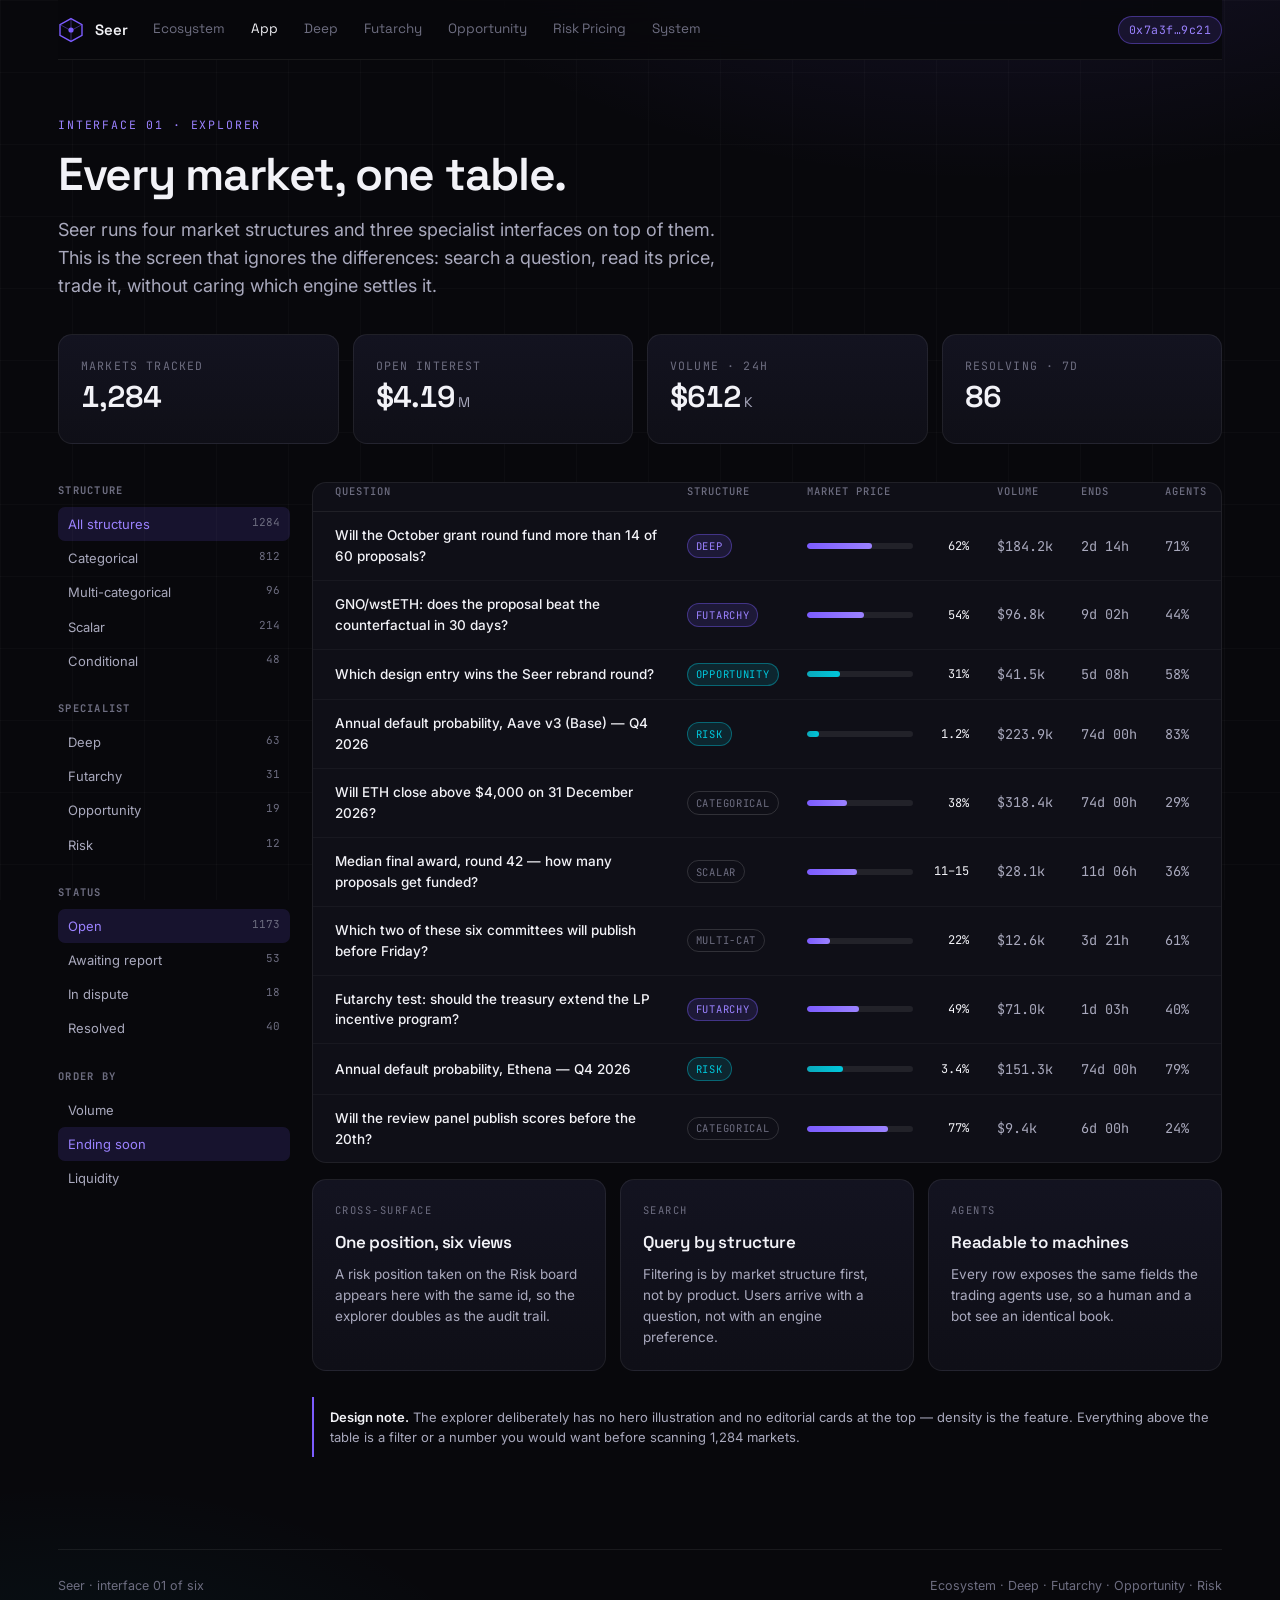
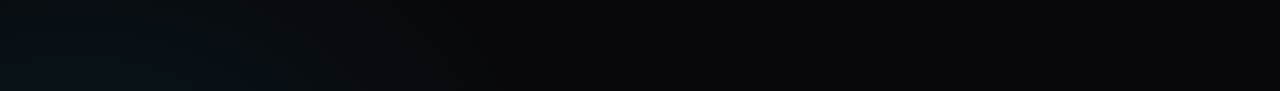
==== commit 10d2ecb9: "seer: app.html" ====
--- a/seer-single/app.html
+++ b/seer-single/app.html
@@ -337,6 +337,7 @@
     <a href="futarchy.html">Futarchy</a>
     <a href="opportunity.html">Opportunity</a>
     <a href="risk.html">Risk Pricing</a>
+    <a href="system.html">System</a>
     <div class="spacer"></div>
     <span class="pill">0x7a3f…9c21</span>
   </nav>
